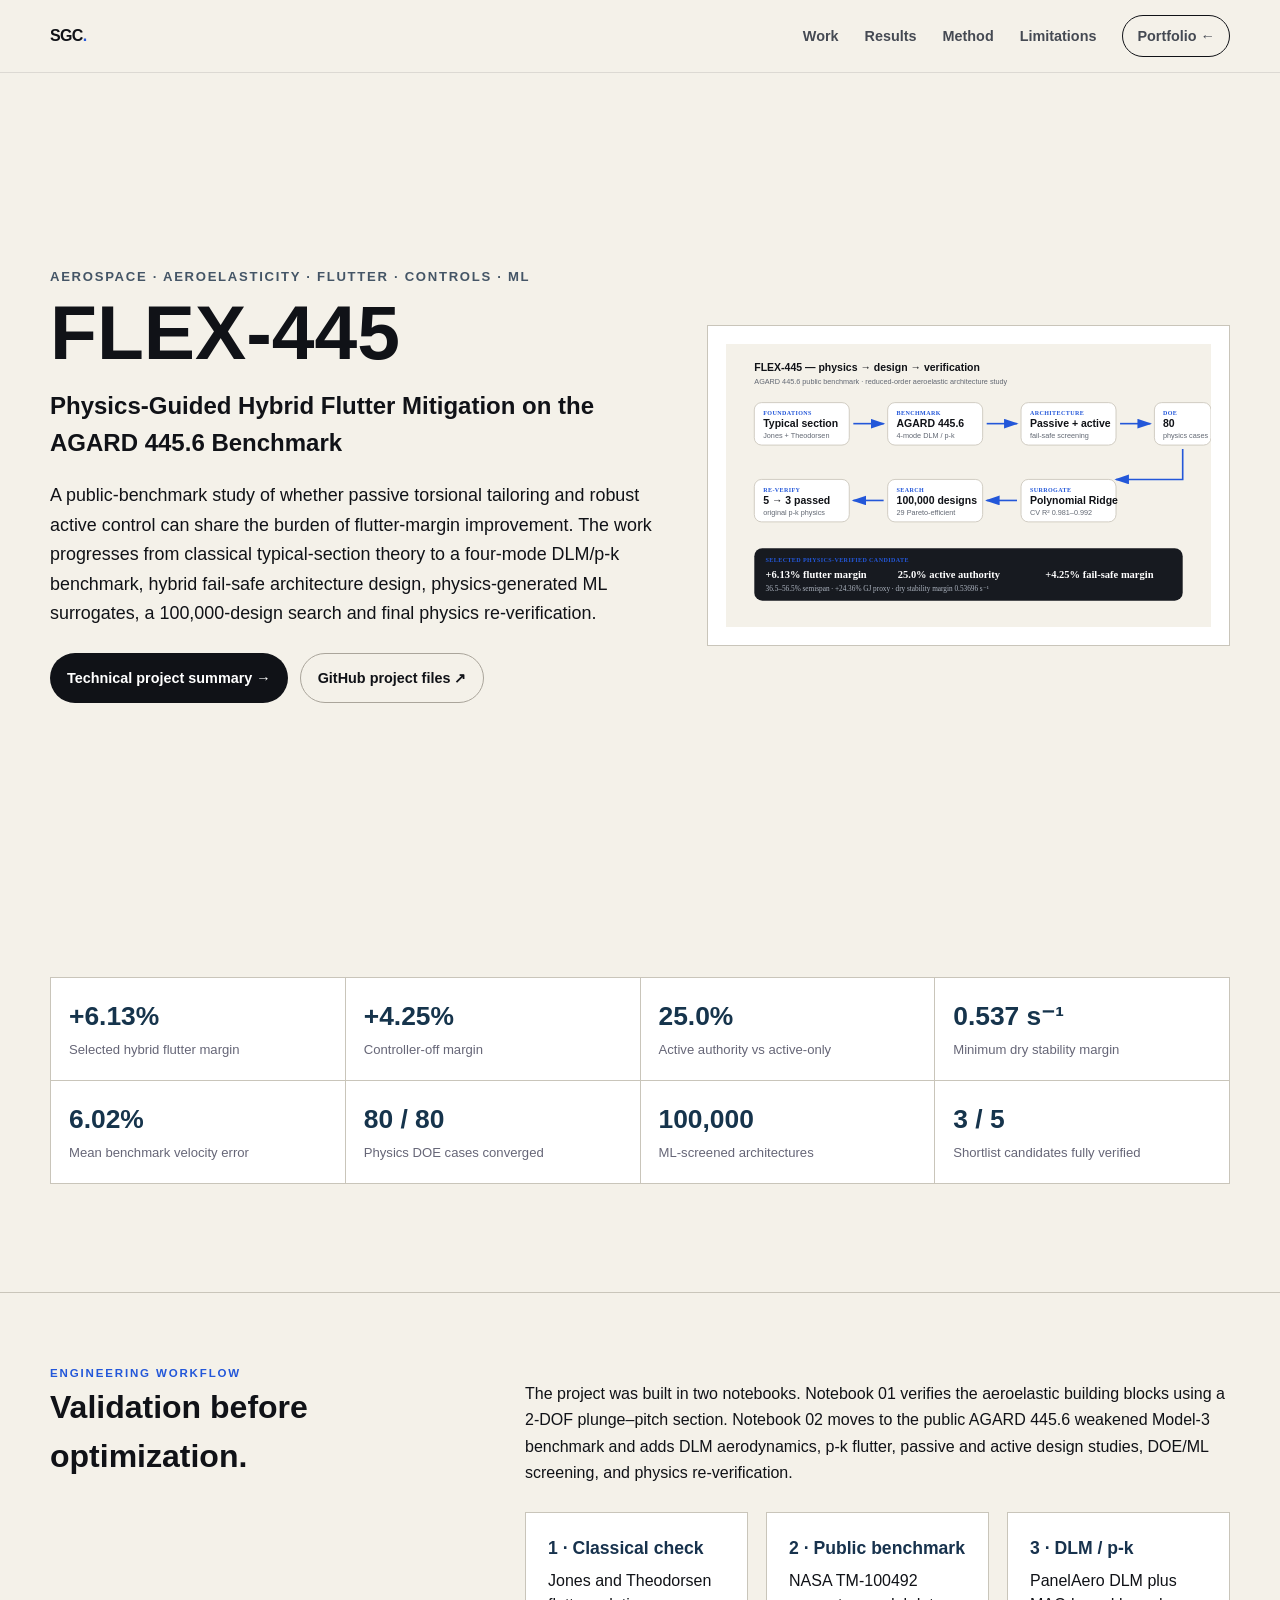
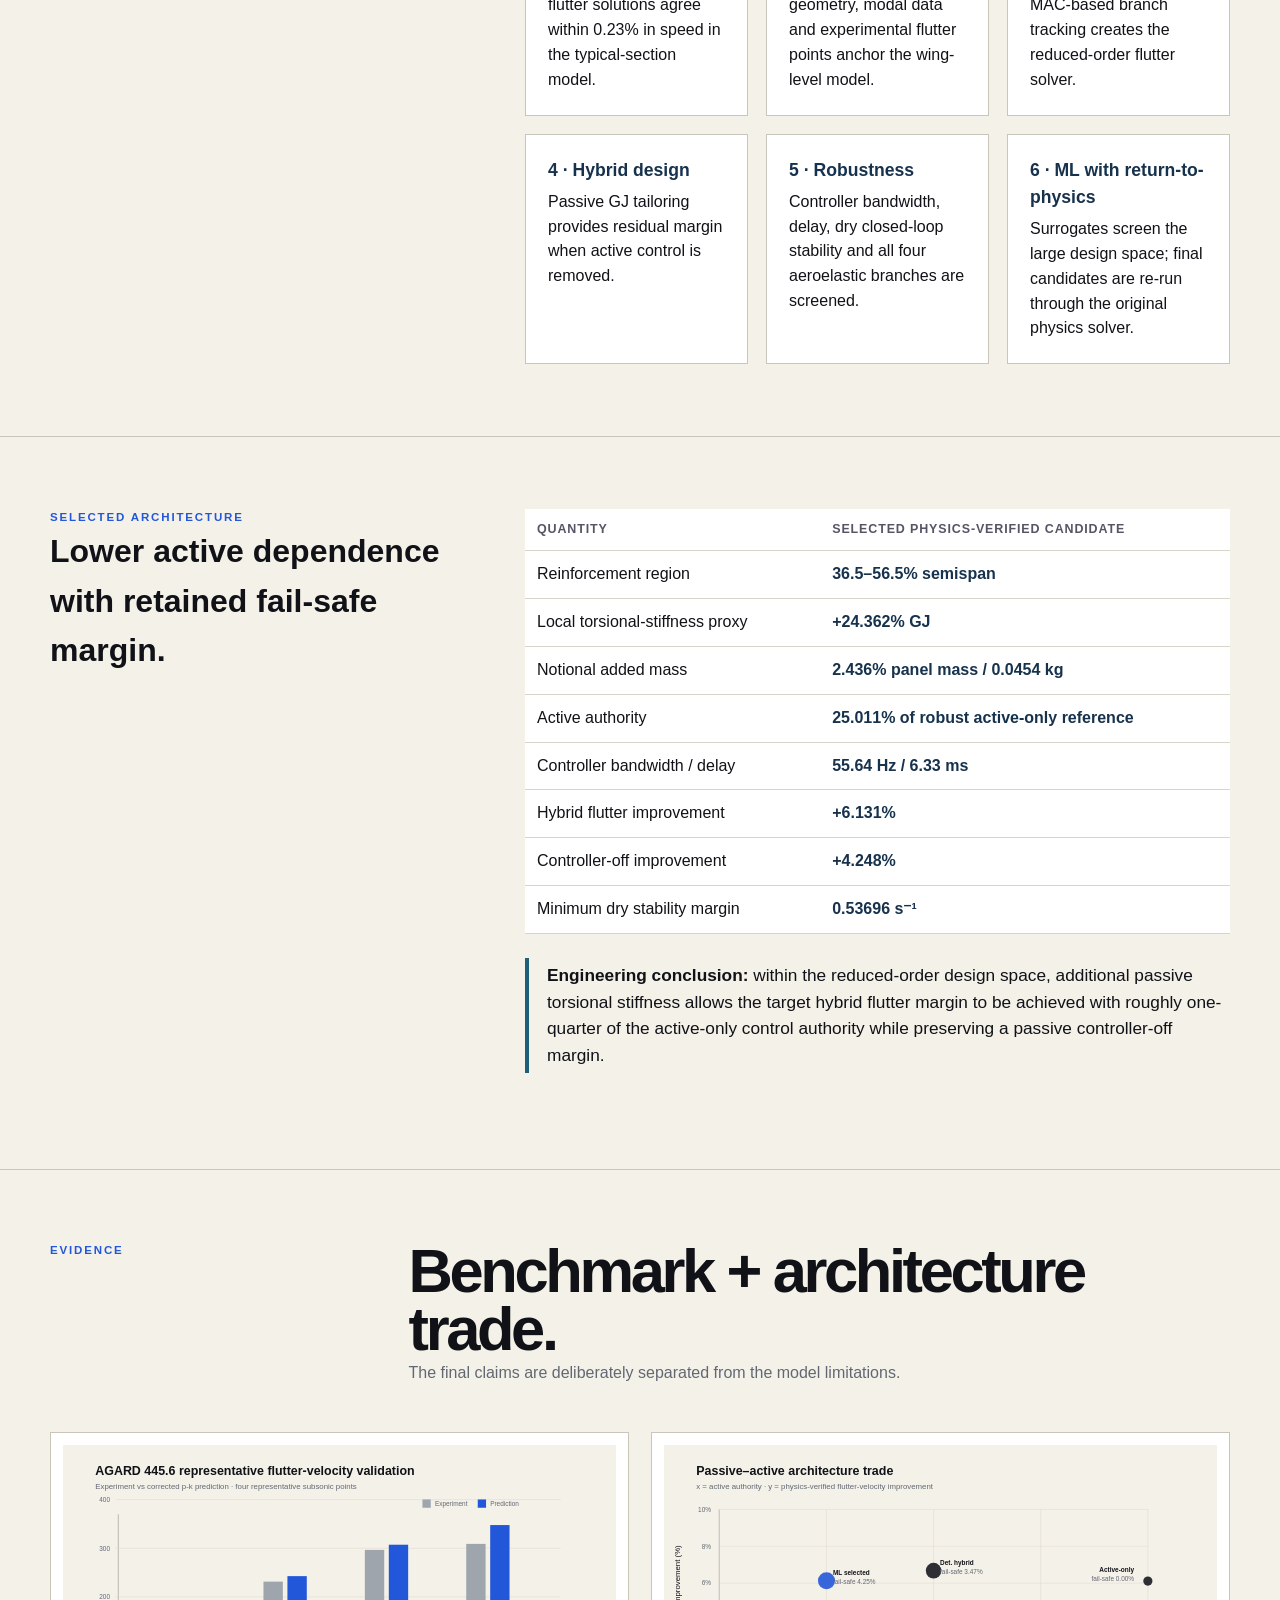
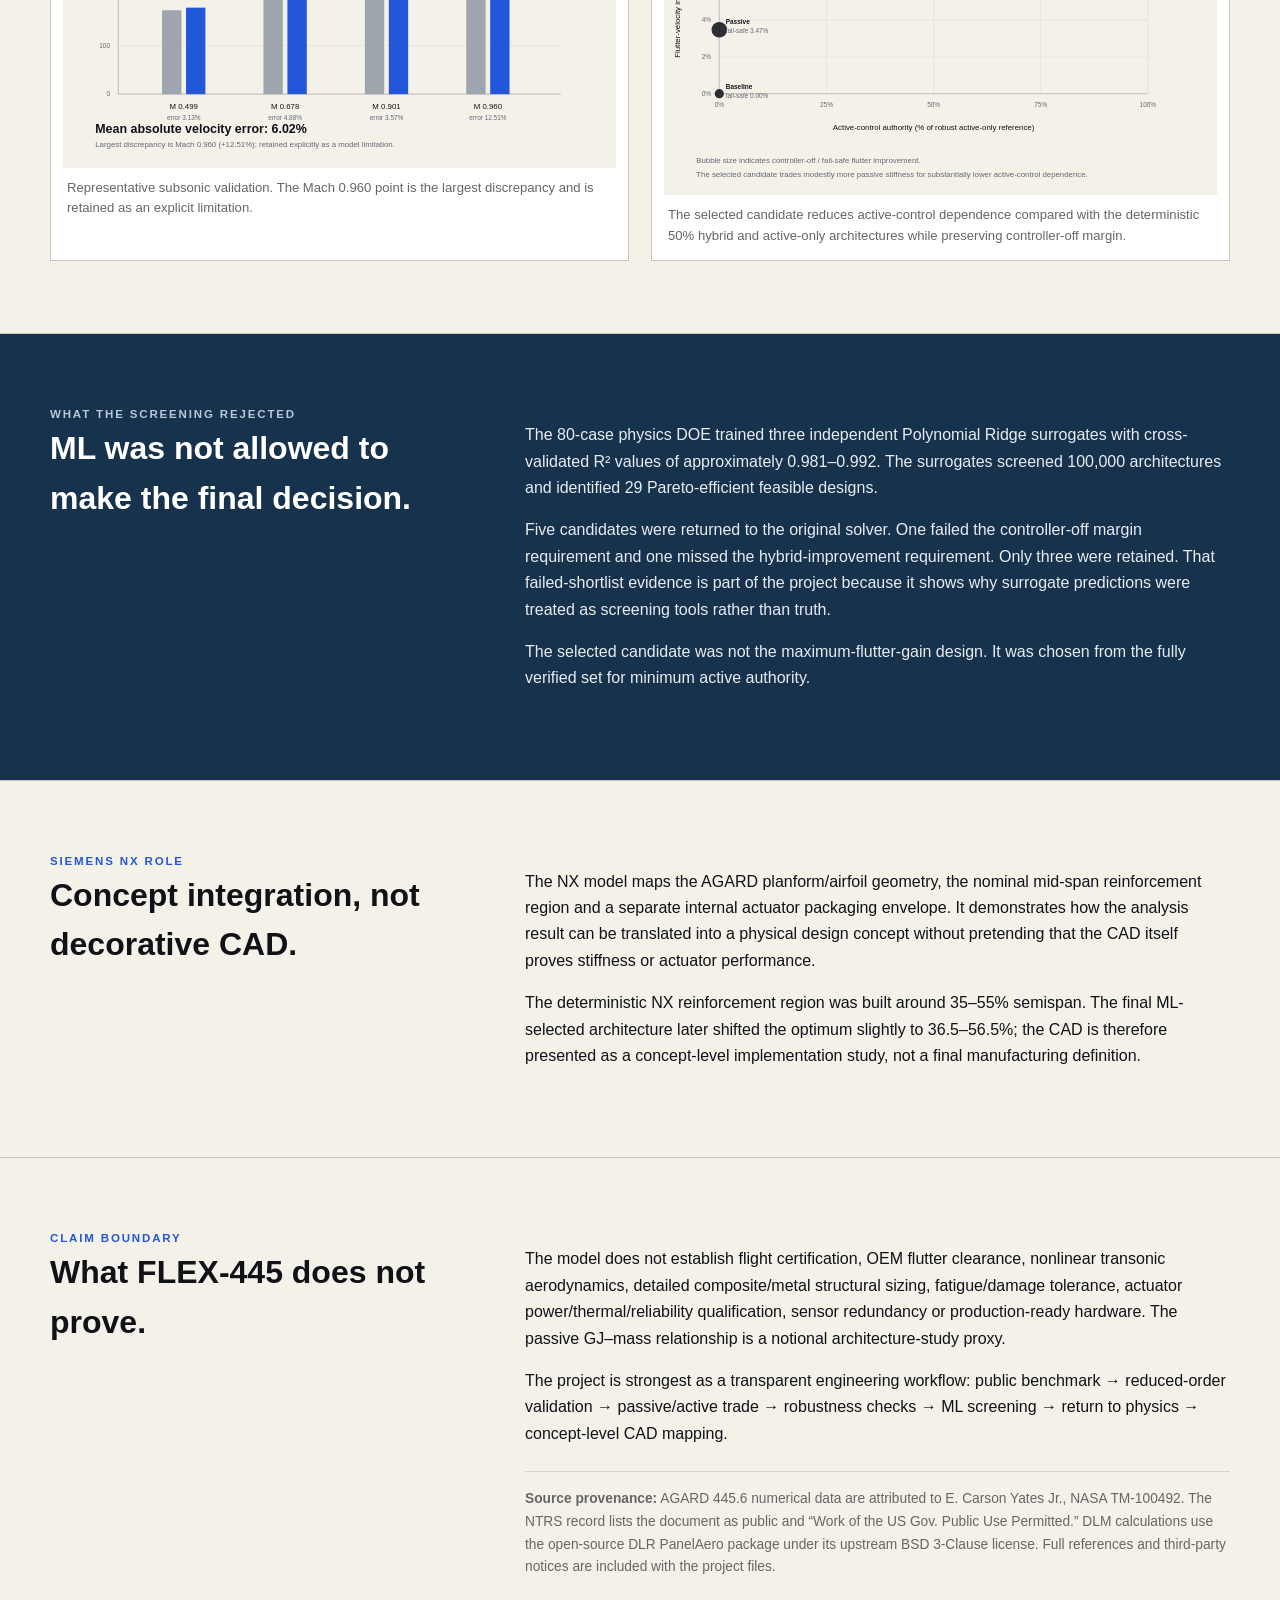
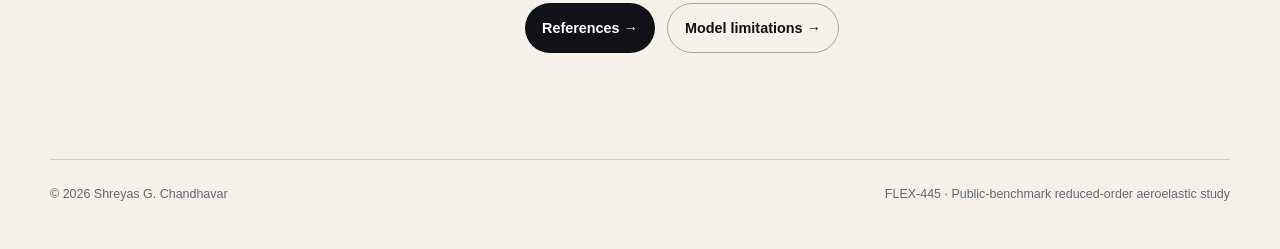
==== flex445.html @ d5275fa0 "Add FLEX-445 portfolio case study" ====
<!DOCTYPE html>
<html lang="en">
<head>
  <meta charset="UTF-8" />
  <meta name="viewport" content="width=device-width,initial-scale=1" />
  <meta name="description" content="FLEX-445 — public-benchmark hybrid passive-active aeroelastic flutter study by Shreyas G. Chandhavar." />
  <meta name="theme-color" content="#f4f1e9" />
  <link rel="stylesheet" href="style.css" />
  <title>FLEX-445 — Shreyas G. Chandhavar</title>
  <style>
    .case-hero{padding:86px 0 38px;display:grid;grid-template-columns:1.08fr .92fr;gap:42px;align-items:center}.case-hero h1{font-size:clamp(2.8rem,6vw,6.6rem);line-height:.88;margin:12px 0 20px}.case-kicker{font-size:.82rem;font-weight:800;letter-spacing:.13em;text-transform:uppercase;color:#456}.case-lead{font-size:1.12rem;line-height:1.65;max-width:720px}.hero-panel{background:#fff;border:1px solid #c9c5ba;padding:18px}.hero-panel img{width:100%;display:block}.metric-grid{display:grid;grid-template-columns:repeat(4,1fr);border-top:1px solid #c9c5ba;border-left:1px solid #c9c5ba;margin:20px 0 0}.metric-grid div{padding:18px;border-right:1px solid #c9c5ba;border-bottom:1px solid #c9c5ba;background:#fff}.metric-grid b{font-size:1.65rem;display:block;color:#16344c}.metric-grid span{font-size:.82rem;color:#667}.case-section{padding:72px 0;border-top:1px solid #c9c5ba}.case-grid{display:grid;grid-template-columns:.75fr 1.25fr;gap:52px}.case-grid h2{font-size:2rem;margin:0}.case-grid p,.case-grid li{line-height:1.65}.decision{display:grid;grid-template-columns:repeat(3,1fr);gap:18px;margin-top:26px}.decision div{background:#fff;border:1px solid #c9c5ba;padding:22px}.decision b{display:block;font-size:1.1rem;margin-bottom:6px;color:#17324d}.figure-pair{display:grid;grid-template-columns:1fr 1fr;gap:22px;margin-top:28px}.figure-card{background:#fff;border:1px solid #c9c5ba;padding:12px}.figure-card img{width:100%;display:block}.figure-card p{font-size:.82rem;color:#666;margin:10px 4px 2px}.result-table{width:100%;border-collapse:collapse;background:#fff}.result-table th,.result-table td{padding:11px 12px;border-bottom:1px solid #d8d4ca;text-align:left}.result-table th{font-size:.78rem;text-transform:uppercase;letter-spacing:.07em;color:#556}.result-table td:last-child{font-weight:800;color:#17324d}.failure{background:#17324d;color:#fff}.failure h2,.failure h3{color:#fff}.failure p,.failure li{color:#e8edf0}.callout{border-left:4px solid #1d6078;padding:4px 0 4px 18px;margin:24px 0;font-size:1.08rem}.case-actions{display:flex;flex-wrap:wrap;gap:12px;margin-top:24px}.source-note{font-size:.86rem;color:#666;border-top:1px solid #d8d4ca;padding-top:16px;margin-top:24px}@media(max-width:800px){.case-hero,.case-grid,.figure-pair{grid-template-columns:1fr}.metric-grid{grid-template-columns:1fr 1fr}.decision{grid-template-columns:1fr}}
  </style>
</head>
<body>
  <nav class="nav"><div class="wrap navin"><a class="brand" href="index.html">SGC<b>.</b></a><div class="links"><a href="index.html#work">Work</a><a href="#results">Results</a><a href="#method">Method</a><a href="#limitations">Limitations</a><a class="pill" href="index.html">Portfolio ←</a></div></div></nav>
  <main>
    <section><div class="wrap case-hero"><div><div class="case-kicker">Aerospace · aeroelasticity · flutter · controls · ML</div><h1>FLEX-445</h1><h2>Physics-Guided Hybrid Flutter Mitigation on the AGARD 445.6 Benchmark</h2><p class="case-lead">A public-benchmark study of whether passive torsional tailoring and robust active control can share the burden of flutter-margin improvement. The work progresses from classical typical-section theory to a four-mode DLM/p-k benchmark, hybrid fail-safe architecture design, physics-generated ML surrogates, a 100,000-design search and final physics re-verification.</p><div class="case-actions"><a class="btn dark" href="projects/flex445/README.md">Technical project summary →</a><a class="btn light" href="https://github.com/shreyas-chandhavar/shreyas-chandhavar.github.io/tree/main/projects/flex445" target="_blank" rel="noreferrer">GitHub project files ↗</a></div></div><div class="hero-panel"><img src="assets/flex445-architecture.svg" alt="FLEX-445 physics to design to verification workflow" /></div></div></section>
    <section><div class="wrap"><div class="metric-grid"><div><b>+6.13%</b><span>Selected hybrid flutter margin</span></div><div><b>+4.25%</b><span>Controller-off margin</span></div><div><b>25.0%</b><span>Active authority vs active-only</span></div><div><b>0.537 s⁻¹</b><span>Minimum dry stability margin</span></div><div><b>6.02%</b><span>Mean benchmark velocity error</span></div><div><b>80 / 80</b><span>Physics DOE cases converged</span></div><div><b>100,000</b><span>ML-screened architectures</span></div><div><b>3 / 5</b><span>Shortlist candidates fully verified</span></div></div></div></section>
    <section class="case-section" id="method"><div class="wrap case-grid"><div><div class="eyebrow">Engineering workflow</div><h2>Validation before optimization.</h2></div><div><p>The project was built in two notebooks. Notebook 01 verifies the aeroelastic building blocks using a 2-DOF plunge–pitch section. Notebook 02 moves to the public AGARD 445.6 weakened Model-3 benchmark and adds DLM aerodynamics, p-k flutter, passive and active design studies, DOE/ML screening, and physics re-verification.</p><div class="decision"><div><b>1 · Classical check</b><span>Jones and Theodorsen flutter solutions agree within 0.23% in speed in the typical-section model.</span></div><div><b>2 · Public benchmark</b><span>NASA TM-100492 geometry, modal data and experimental flutter points anchor the wing-level model.</span></div><div><b>3 · DLM / p-k</b><span>PanelAero DLM plus MAC-based branch tracking creates the reduced-order flutter solver.</span></div><div><b>4 · Hybrid design</b><span>Passive GJ tailoring provides residual margin when active control is removed.</span></div><div><b>5 · Robustness</b><span>Controller bandwidth, delay, dry closed-loop stability and all four aeroelastic branches are screened.</span></div><div><b>6 · ML with return-to-physics</b><span>Surrogates screen the large design space; final candidates are re-run through the original physics solver.</span></div></div></div></div></section>
    <section class="case-section" id="results"><div class="wrap case-grid"><div><div class="eyebrow">Selected architecture</div><h2>Lower active dependence with retained fail-safe margin.</h2></div><div><table class="result-table"><tr><th>Quantity</th><th>Selected physics-verified candidate</th></tr><tr><td>Reinforcement region</td><td>36.5–56.5% semispan</td></tr><tr><td>Local torsional-stiffness proxy</td><td>+24.362% GJ</td></tr><tr><td>Notional added mass</td><td>2.436% panel mass / 0.0454 kg</td></tr><tr><td>Active authority</td><td>25.011% of robust active-only reference</td></tr><tr><td>Controller bandwidth / delay</td><td>55.64 Hz / 6.33 ms</td></tr><tr><td>Hybrid flutter improvement</td><td>+6.131%</td></tr><tr><td>Controller-off improvement</td><td>+4.248%</td></tr><tr><td>Minimum dry stability margin</td><td>0.53696 s⁻¹</td></tr></table><div class="callout"><strong>Engineering conclusion:</strong> within the reduced-order design space, additional passive torsional stiffness allows the target hybrid flutter margin to be achieved with roughly one-quarter of the active-only control authority while preserving a passive controller-off margin.</div></div></div></section>
    <section class="case-section"><div class="wrap"><div class="sectionhead"><div class="eyebrow">Evidence</div><div><h2>Benchmark + architecture trade.</h2><p>The final claims are deliberately separated from the model limitations.</p></div></div><div class="figure-pair"><div class="figure-card"><img src="assets/flex445-validation.svg" alt="AGARD 445.6 experiment versus corrected p-k flutter velocity" /><p>Representative subsonic validation. The Mach 0.960 point is the largest discrepancy and is retained as an explicit limitation.</p></div><div class="figure-card"><img src="assets/flex445-trade.svg" alt="Passive-active flutter architecture trade" /><p>The selected candidate reduces active-control dependence compared with the deterministic 50% hybrid and active-only architectures while preserving controller-off margin.</p></div></div></div></section>
    <section class="case-section failure"><div class="wrap case-grid"><div><div class="eyebrow" style="color:#b8c9d4">What the screening rejected</div><h2>ML was not allowed to make the final decision.</h2></div><div><p>The 80-case physics DOE trained three independent Polynomial Ridge surrogates with cross-validated R² values of approximately 0.981–0.992. The surrogates screened 100,000 architectures and identified 29 Pareto-efficient feasible designs.</p><p>Five candidates were returned to the original solver. One failed the controller-off margin requirement and one missed the hybrid-improvement requirement. Only three were retained. That failed-shortlist evidence is part of the project because it shows why surrogate predictions were treated as screening tools rather than truth.</p><p>The selected candidate was not the maximum-flutter-gain design. It was chosen from the fully verified set for minimum active authority.</p></div></div></section>
    <section class="case-section"><div class="wrap case-grid"><div><div class="eyebrow">Siemens NX role</div><h2>Concept integration, not decorative CAD.</h2></div><div><p>The NX model maps the AGARD planform/airfoil geometry, the nominal mid-span reinforcement region and a separate internal actuator packaging envelope. It demonstrates how the analysis result can be translated into a physical design concept without pretending that the CAD itself proves stiffness or actuator performance.</p><p>The deterministic NX reinforcement region was built around 35–55% semispan. The final ML-selected architecture later shifted the optimum slightly to 36.5–56.5%; the CAD is therefore presented as a concept-level implementation study, not a final manufacturing definition.</p></div></div></section>
    <section class="case-section" id="limitations"><div class="wrap case-grid"><div><div class="eyebrow">Claim boundary</div><h2>What FLEX-445 does not prove.</h2></div><div><p>The model does not establish flight certification, OEM flutter clearance, nonlinear transonic aerodynamics, detailed composite/metal structural sizing, fatigue/damage tolerance, actuator power/thermal/reliability qualification, sensor redundancy or production-ready hardware. The passive GJ–mass relationship is a notional architecture-study proxy.</p><p>The project is strongest as a transparent engineering workflow: public benchmark → reduced-order validation → passive/active trade → robustness checks → ML screening → return to physics → concept-level CAD mapping.</p><p class="source-note"><strong>Source provenance:</strong> AGARD 445.6 numerical data are attributed to E. Carson Yates Jr., NASA TM-100492. The NTRS record lists the document as public and “Work of the US Gov. Public Use Permitted.” DLM calculations use the open-source DLR PanelAero package under its upstream BSD 3-Clause license. Full references and third-party notices are included with the project files.</p><div class="case-actions"><a class="btn dark" href="projects/flex445/REFERENCES.md">References →</a><a class="btn light" href="projects/flex445/MODEL_LIMITATIONS.md">Model limitations →</a></div></div></div></section>
  </main>
  <footer><div class="wrap foot"><span>© 2026 Shreyas G. Chandhavar</span><span>FLEX-445 · Public-benchmark reduced-order aeroelastic study</span></div></footer>
</body>
</html>
---- style.css ----
:root{--bg:#f4f1e9;--ink:#101217;--muted:#626873;--line:#d5d0c6;--blue:#2357d9;--dark:#171a20;--white:#fff;--max:1180px}*{box-sizing:border-box}html{scroll-behavior:smooth}body{margin:0;background:var(--bg);color:var(--ink);font-family:Inter,ui-sans-serif,-apple-system,BlinkMacSystemFont,"Segoe UI",sans-serif;line-height:1.55;-webkit-font-smoothing:antialiased}a{color:inherit;text-decoration:none}img{max-width:100%;display:block}.wrap{width:min(calc(100% - 40px),var(--max));margin:auto}.nav{position:sticky;top:0;z-index:20;background:rgba(244,241,233,.9);backdrop-filter:blur(16px);border-bottom:1px solid rgba(16,18,23,.1)}.navin{min-height:72px;display:flex;align-items:center;justify-content:space-between}.brand{font-weight:900;letter-spacing:-.04em}.brand b{color:var(--blue)}.links{display:flex;align-items:center;gap:26px;font-size:.9rem;font-weight:700;color:#454a53}.links a:hover{color:var(--blue)}.pill{border:1px solid var(--ink);border-radius:999px;padding:9px 14px}.eyebrow{font-size:.72rem;letter-spacing:.16em;text-transform:uppercase;font-weight:850;color:var(--blue)}.hero{min-height:calc(100vh - 72px);display:grid;grid-template-columns:1.13fr .87fr;gap:64px;align-items:center;padding:64px 0 74px}.identity{display:flex;align-items:center;gap:15px;margin-bottom:25px}.identity img{width:78px;height:78px;border-radius:20px;object-fit:cover;border:1px solid var(--line);box-shadow:0 12px 32px rgba(16,18,23,.1)}.identity strong{display:block;font-size:1.04rem}.identity span{display:block;color:var(--muted);font-size:.82rem;margin-top:4px}.hero h1{font-size:clamp(3.7rem,7.5vw,7.6rem);line-height:.84;letter-spacing:-.075em;margin:18px 0 28px}.hero h1 span{display:block}.outline{color:transparent;-webkit-text-stroke:1.4px var(--ink)}.lead{font-size:1.12rem;color:#4d535c;max-width:690px}.buttons{display:flex;gap:11px;flex-wrap:wrap;margin-top:30px}.btn{display:inline-flex;align-items:center;gap:8px;padding:13px 17px;border-radius:999px;font-size:.9rem;font-weight:850;transition:.2s}.btn.dark{background:var(--ink);color:white}.btn.dark:hover{background:var(--blue);transform:translateY(-2px)}.btn.light{border:1px solid #aaa59b}.feature{background:var(--dark);color:white;border-radius:24px;overflow:hidden;box-shadow:0 28px 76px rgba(16,18,23,.16)}.feature-head{display:flex;justify-content:space-between;padding:17px 19px;font-size:.72rem;letter-spacing:.1em;text-transform:uppercase;color:#aeb6c4}.feature img{aspect-ratio:4/3;width:100%;object-fit:cover;background:#ddd}.feature.aero img{object-fit:contain;background:#fff;padding:10px}.feature-metrics{display:grid;grid-template-columns:repeat(3,1fr);border-top:1px solid #303541}.feature-metrics div{padding:17px 13px;border-right:1px solid #303541}.feature-metrics div:last-child{border:0}.feature-metrics b{display:block}.feature-metrics span{font-size:.68rem;letter-spacing:.06em;text-transform:uppercase;color:#96a0b0}.strip{border-top:1px solid var(--line);border-bottom:1px solid var(--line)}.stripin{display:grid;grid-template-columns:repeat(4,1fr)}.stripin div{padding:19px 16px;border-right:1px solid var(--line)}.stripin div:first-child{padding-left:0}.stripin div:last-child{border:0}.strip b{display:block;font-size:.92rem}.strip span{font-size:.75rem;color:var(--muted)}section{padding:108px 0}.sectionhead{display:grid;grid-template-columns:.4fr 1fr;gap:30px;margin-bottom:46px}.sectionhead h2{font-size:clamp(2.5rem,4.8vw,4.8rem);line-height:.94;letter-spacing:-.055em;margin:0}.sectionhead p{max-width:620px;color:var(--muted);margin:4px 0 0}.projects{display:grid;gap:22px}.project{display:grid;grid-template-columns:1fr 1fr;min-height:520px;border:1px solid var(--line);border-radius:19px;overflow:hidden;background:#fbfaf7}.project:nth-child(even) .media{order:2}.media{min-height:420px;background:#ddd8cf;overflow:hidden;display:flex;align-items:center;justify-content:center}.media img{width:100%;height:100%;object-fit:cover}.media.contain{background:#fff;padding:18px}.media.contain img{object-fit:contain}.body{padding:48px;display:flex;flex-direction:column}.num{font-size:.74rem;letter-spacing:.1em;font-weight:850;color:var(--muted)}.body h3{font-size:2.1rem;line-height:1.05;letter-spacing:-.04em;margin:16px 0}.body p{color:var(--muted);margin:0 0 23px}.body .insight{font-size:.88rem;border-left:3px solid var(--blue);padding:12px 0 12px 14px;margin-top:-3px}.tags{display:flex;flex-wrap:wrap;gap:7px;margin-bottom:26px}.tag{border:1px solid #cbc6bd;border-radius:999px;padding:6px 9px;font-size:.72rem;font-weight:750}.facts{display:grid;grid-template-columns:repeat(3,1fr);gap:12px;margin:8px 0 28px}.fact{border-top:1px solid var(--line);padding-top:12px}.fact b{display:block}.fact span{font-size:.69rem;color:var(--muted)}.plink{margin-top:auto;color:var(--blue);font-weight:850}.cfd{height:100%;width:100%;min-height:420px;background:linear-gradient(rgba(255,255,255,.04) 1px,transparent 1px),linear-gradient(90deg,rgba(255,255,255,.04) 1px,transparent 1px),radial-gradient(circle at 35% 45%,rgba(35,87,217,.75),transparent 25%),#10141b;background-size:35px 35px,35px 35px,auto,auto;display:flex;align-items:center;justify-content:center}.foil{width:78%;height:130px;border:2px solid rgba(255,255,255,.9);border-radius:55% 15% 45% 55%/50% 45% 55% 50%;transform:rotate(-7deg);position:relative;box-shadow:0 0 60px rgba(35,87,217,.3)}.foil:after{content:"NACA 0018 · HINGED FLAP · RANS";position:absolute;left:14%;top:45%;color:#dce4ff;font-size:.66rem;letter-spacing:.13em}.darksec{background:var(--dark);color:white}.darksec .eyebrow{color:#90aaff}.darksec .sectionhead p{color:#aeb5c0}.caps{display:grid;grid-template-columns:repeat(4,1fr);gap:1px;background:#343945;border:1px solid #343945;border-radius:18px;overflow:hidden}.cap{background:var(--dark);padding:32px;min-height:235px}.cap .sym{font-size:1.6rem;margin-bottom:38px}.cap h3{margin:0 0 9px}.cap p{font-size:.86rem;color:#adb4bf}.timeline{display:grid;grid-template-columns:.4fr 1fr;gap:30px}.event{display:grid;grid-template-columns:175px 1fr;gap:24px;border-top:1px solid var(--line);padding:27px 0}.event .date{font-size:.83rem;color:var(--muted);font-weight:750}.event h3{font-size:1.28rem;letter-spacing:-.02em;margin:0}.event p{color:var(--muted);margin:8px 0}.chips{display:flex;flex-wrap:wrap;gap:8px;margin-top:14px}.chips span{background:#ebe7de;border-radius:8px;padding:7px 10px;font-size:.72rem;font-weight:750}.about{display:grid;grid-template-columns:.78fr 1.22fr;gap:64px;align-items:center;margin-bottom:30px}.portrait{border-radius:24px;overflow:hidden;background:#ddd8cf;aspect-ratio:4/5}.portrait img{width:100%;height:100%;object-fit:cover}.about h2{font-size:clamp(2.8rem,5.1vw,5.3rem);line-height:.91;letter-spacing:-.06em;margin:12px 0 24px}.about p{font-size:1.03rem;color:var(--muted);max-width:690px}.aboutfacts{display:grid;grid-template-columns:repeat(3,1fr);gap:12px;margin-top:28px}.aboutfacts div{border-top:1px solid var(--line);padding-top:12px}.aboutfacts b{display:block;font-size:.93rem}.aboutfacts span{font-size:.7rem;color:var(--muted)}.contact{background:var(--blue);color:white;border-radius:24px;padding:66px;display:grid;grid-template-columns:1.15fr .85fr;gap:46px;align-items:end}.contact h2{font-size:clamp(3rem,5.8vw,5.8rem);line-height:.88;letter-spacing:-.06em;margin:12px 0 0}.contact p{color:#dfe7ff}.contact .btn{background:white;color:var(--ink)}footer{padding:34px 0 44px;color:var(--muted);font-size:.78rem}.foot{border-top:1px solid var(--line);padding-top:25px;display:flex;justify-content:space-between;gap:20px}.reveal{opacity:0;transform:translateY(18px);transition:.6s}.reveal.show{opacity:1;transform:none}@media(max-width:900px){.hero,.project,.sectionhead,.timeline,.about,.contact{grid-template-columns:1fr}.project:nth-child(even) .media{order:0}.caps{grid-template-columns:1fr 1fr}.stripin{grid-template-columns:1fr 1fr}.event{grid-template-columns:1fr}.contact{padding:46px}}@media(max-width:640px){.wrap{width:min(calc(100% - 24px),var(--max))}.links a:not(.pill){display:none}.hero{min-height:auto;padding-top:45px}.hero h1{font-size:clamp(3.1rem,17vw,5rem)}section{padding:74px 0}.stripin{grid-template-columns:1fr}.stripin div,.stripin div:first-child{padding:14px 0;border-right:0;border-bottom:1px solid var(--line)}.body{padding:29px}.facts,.aboutfacts{grid-template-columns:1fr}.caps{grid-template-columns:1fr}.contact{padding:32px 27px}.foot{flex-direction:column}}
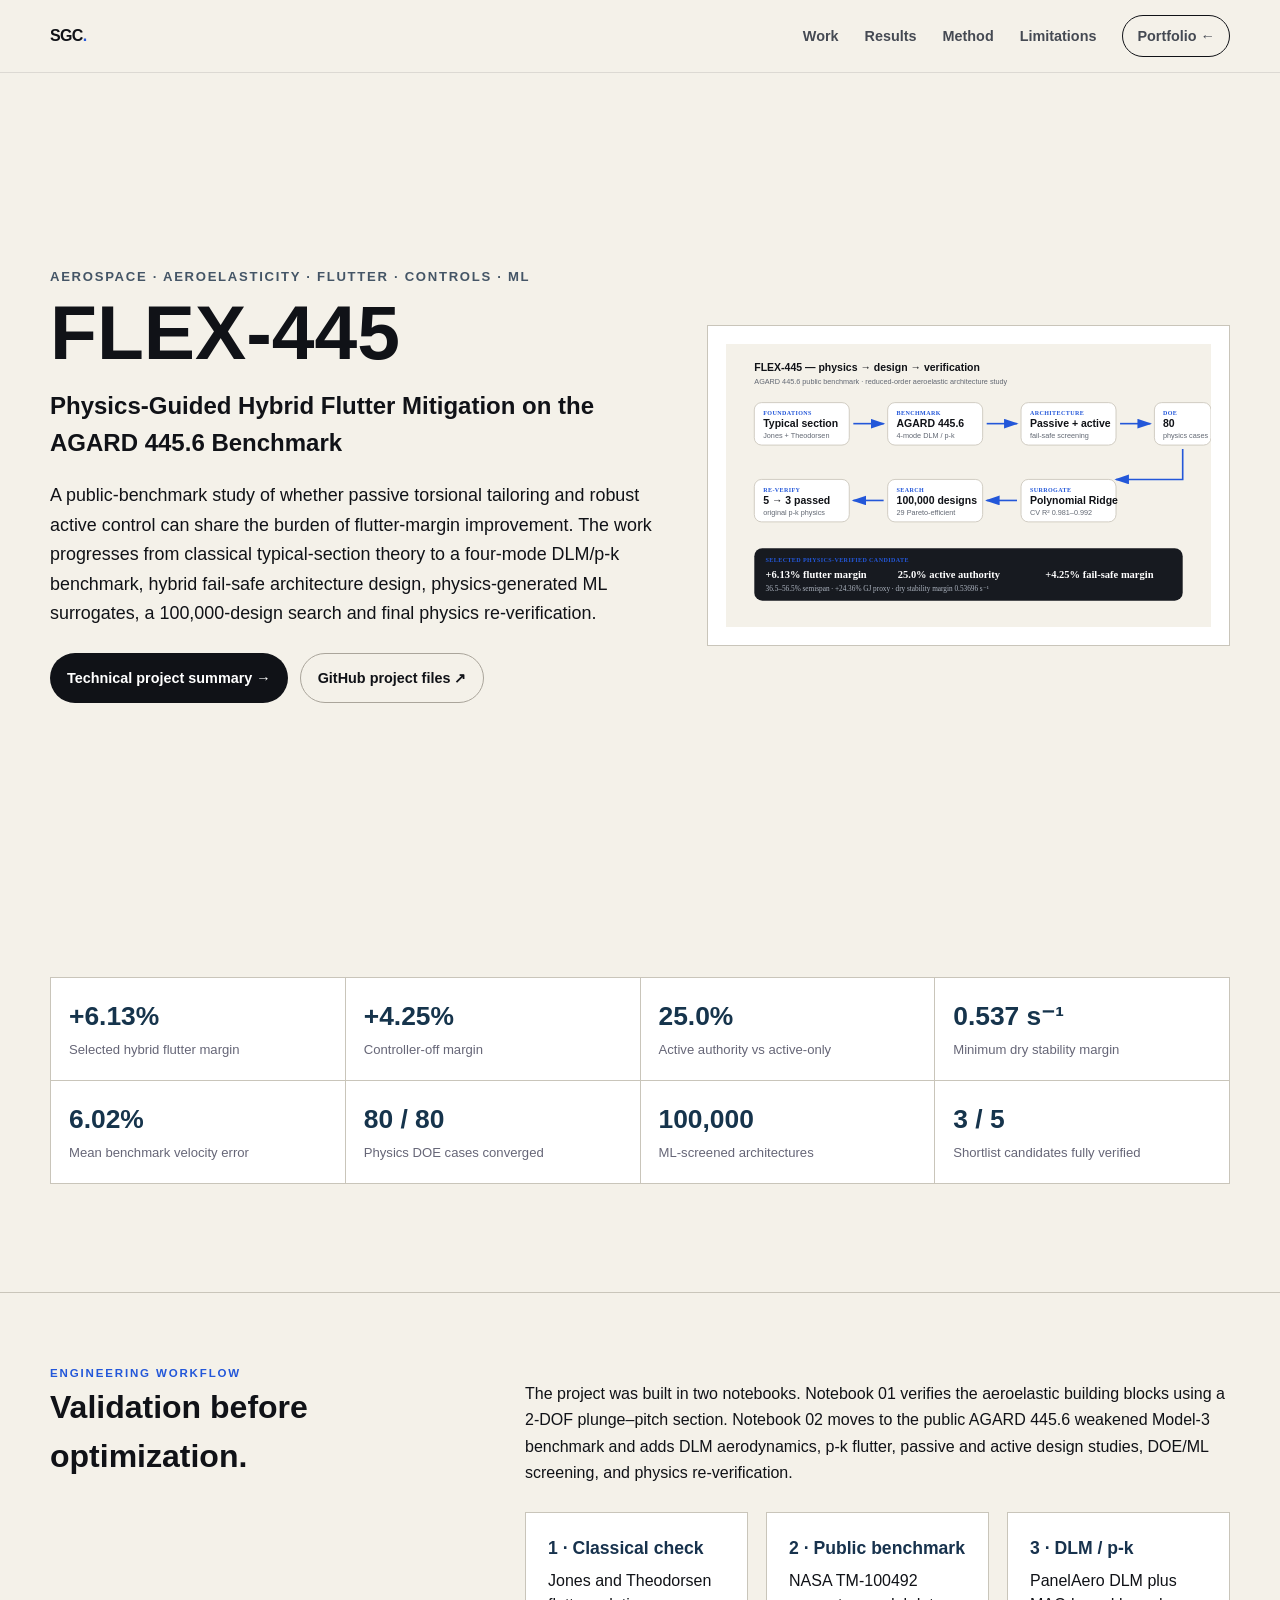
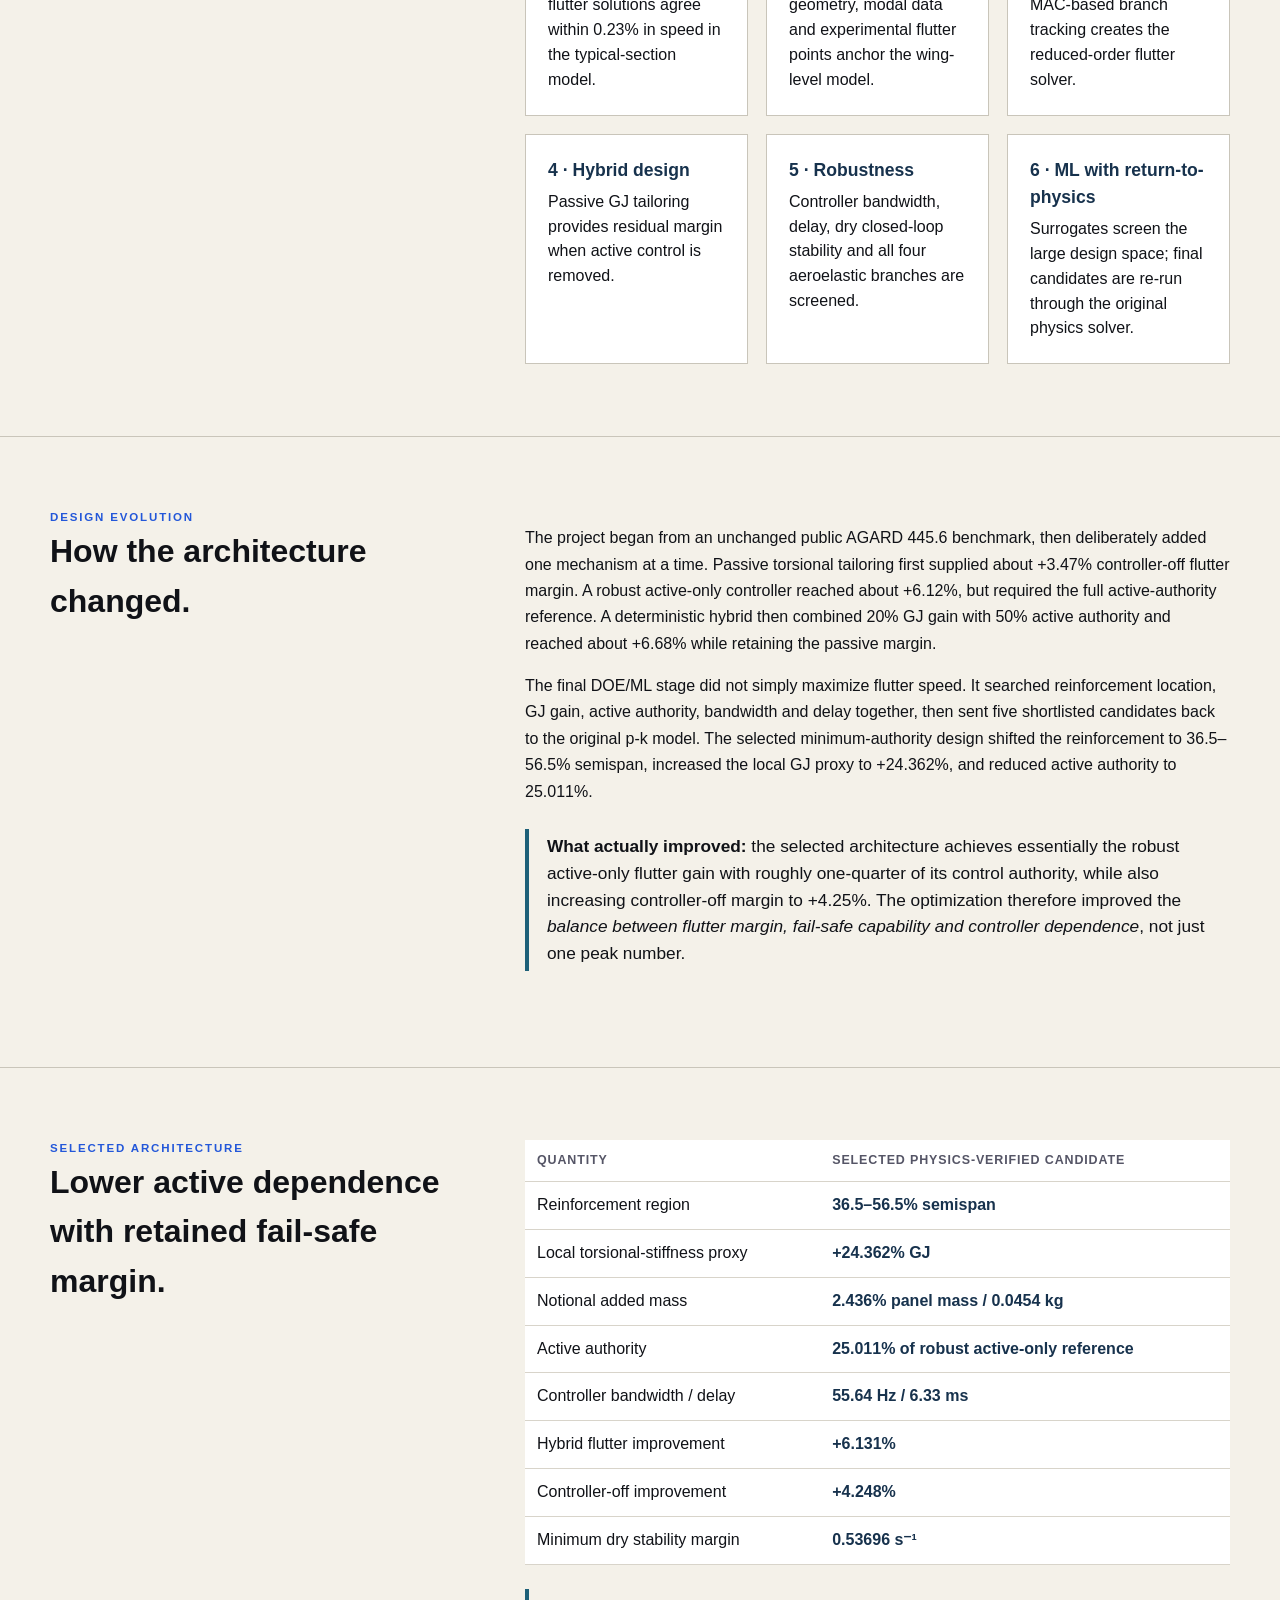
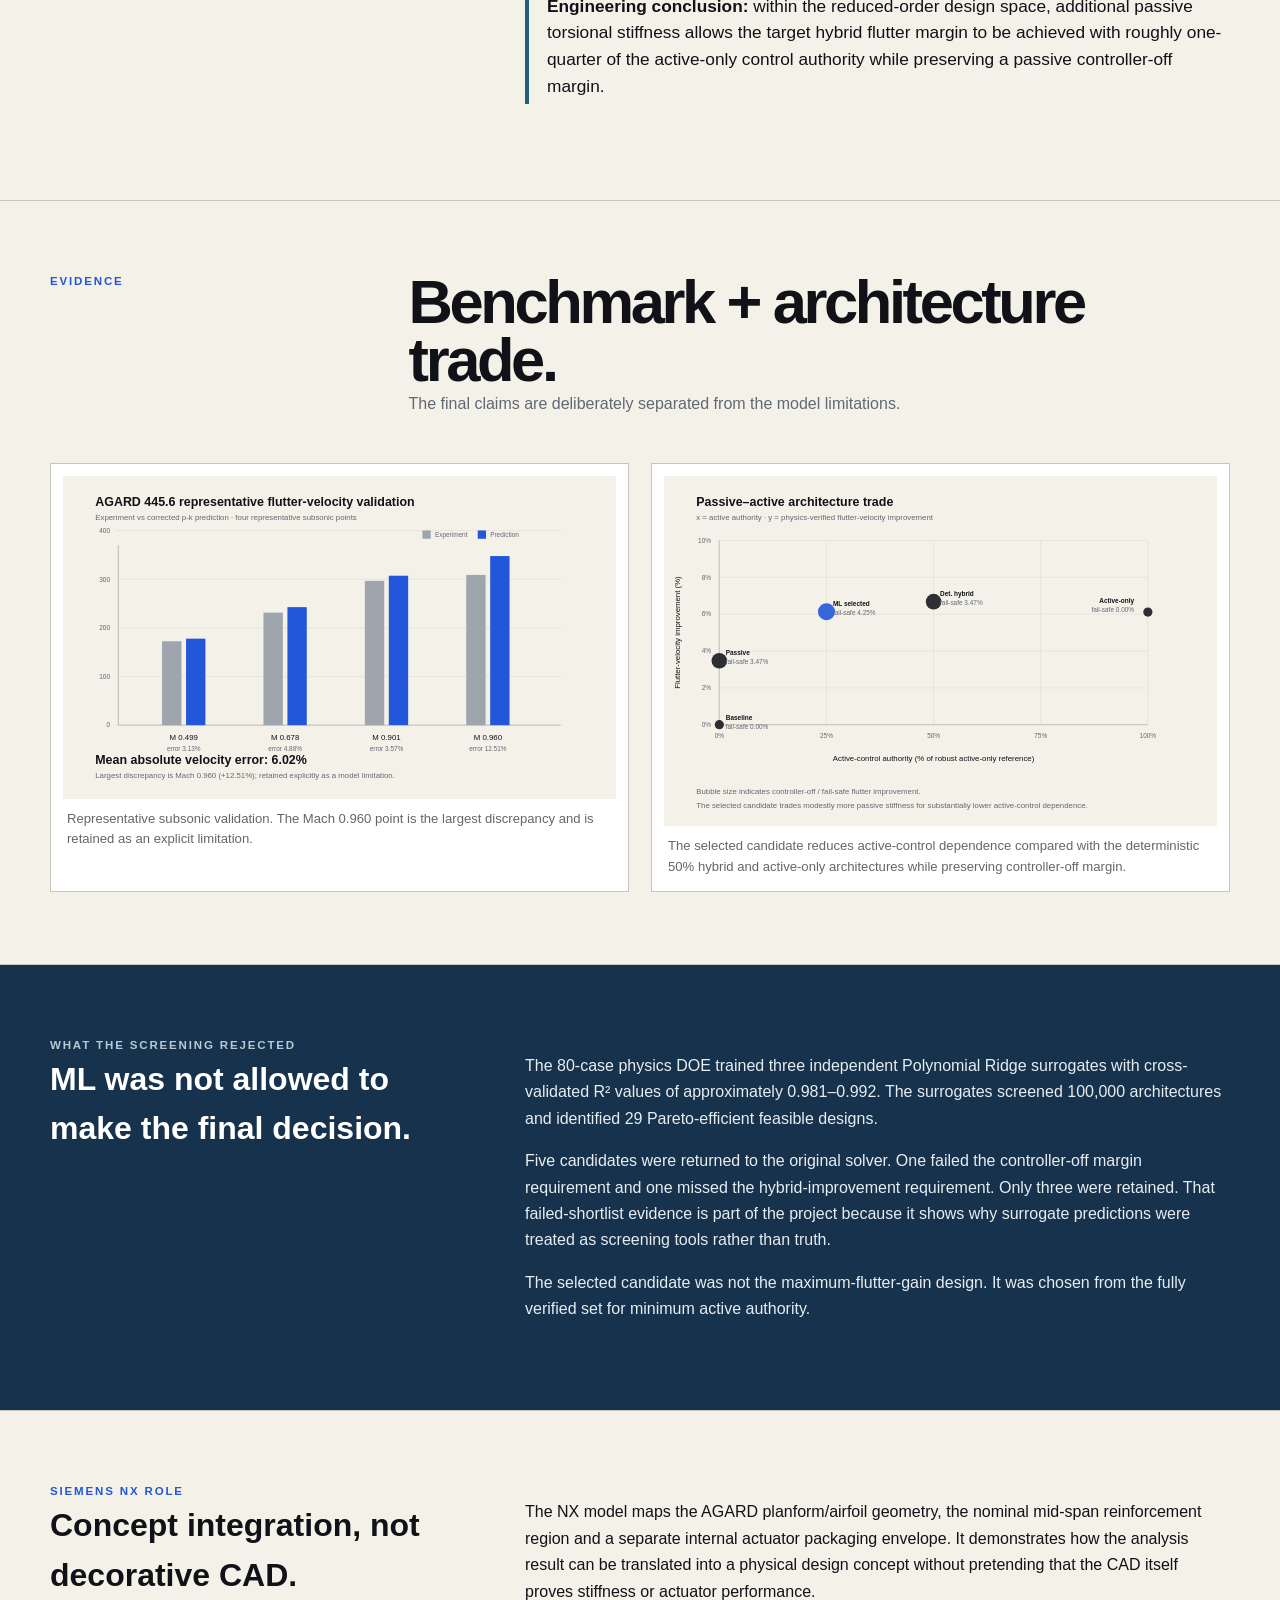
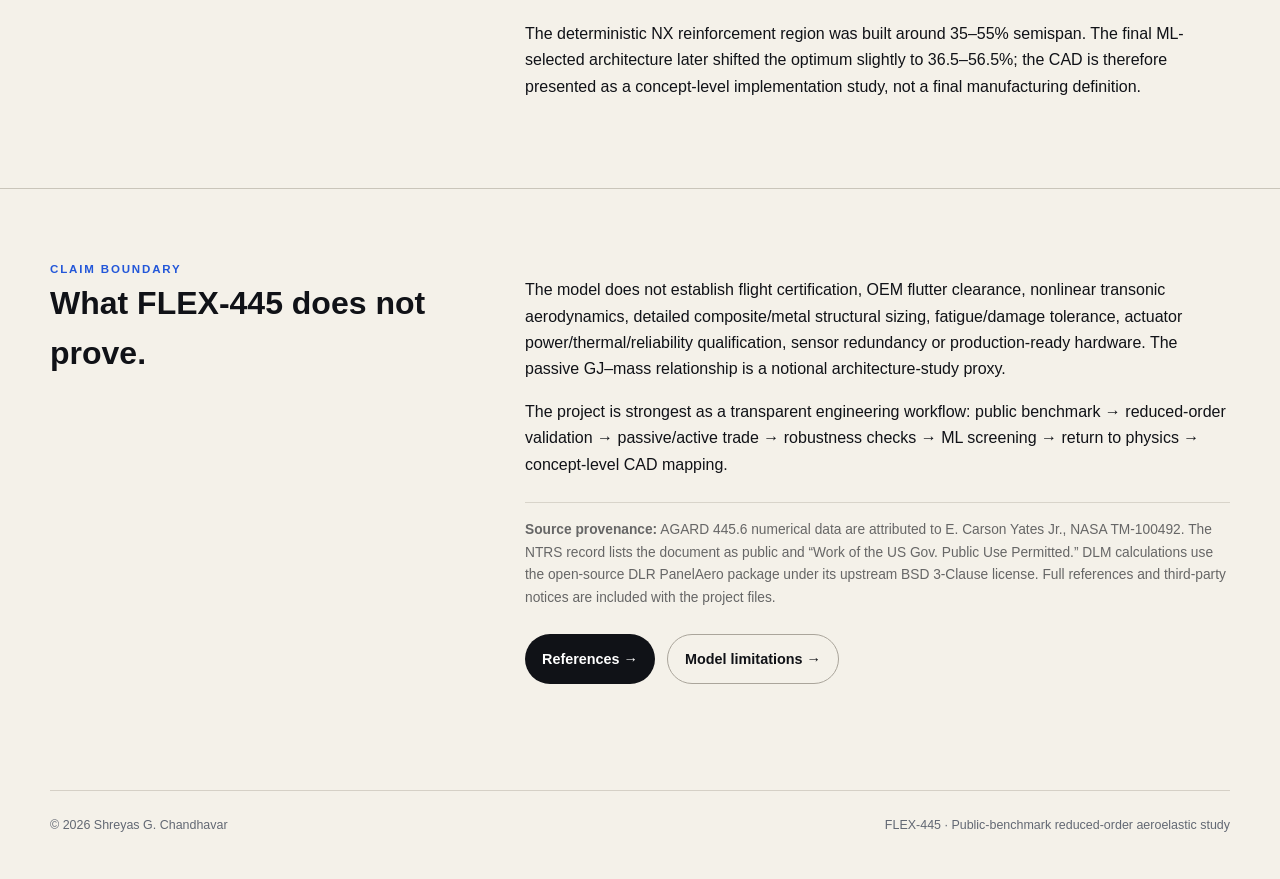
==== commit c28e806f: "Add FLEX-445 design evolution narrative" ====
--- a/flex445.html
+++ b/flex445.html
@@ -17,7 +17,7 @@
     <section><div class="wrap case-hero"><div><div class="case-kicker">Aerospace · aeroelasticity · flutter · controls · ML</div><h1>FLEX-445</h1><h2>Physics-Guided Hybrid Flutter Mitigation on the AGARD 445.6 Benchmark</h2><p class="case-lead">A public-benchmark study of whether passive torsional tailoring and robust active control can share the burden of flutter-margin improvement. The work progresses from classical typical-section theory to a four-mode DLM/p-k benchmark, hybrid fail-safe architecture design, physics-generated ML surrogates, a 100,000-design search and final physics re-verification.</p><div class="case-actions"><a class="btn dark" href="projects/flex445/README.md">Technical project summary →</a><a class="btn light" href="https://github.com/shreyas-chandhavar/shreyas-chandhavar.github.io/tree/main/projects/flex445" target="_blank" rel="noreferrer">GitHub project files ↗</a></div></div><div class="hero-panel"><img src="assets/flex445-architecture.svg" alt="FLEX-445 physics to design to verification workflow" /></div></div></section>
     <section><div class="wrap"><div class="metric-grid"><div><b>+6.13%</b><span>Selected hybrid flutter margin</span></div><div><b>+4.25%</b><span>Controller-off margin</span></div><div><b>25.0%</b><span>Active authority vs active-only</span></div><div><b>0.537 s⁻¹</b><span>Minimum dry stability margin</span></div><div><b>6.02%</b><span>Mean benchmark velocity error</span></div><div><b>80 / 80</b><span>Physics DOE cases converged</span></div><div><b>100,000</b><span>ML-screened architectures</span></div><div><b>3 / 5</b><span>Shortlist candidates fully verified</span></div></div></div></section>
     <section class="case-section" id="method"><div class="wrap case-grid"><div><div class="eyebrow">Engineering workflow</div><h2>Validation before optimization.</h2></div><div><p>The project was built in two notebooks. Notebook 01 verifies the aeroelastic building blocks using a 2-DOF plunge–pitch section. Notebook 02 moves to the public AGARD 445.6 weakened Model-3 benchmark and adds DLM aerodynamics, p-k flutter, passive and active design studies, DOE/ML screening, and physics re-verification.</p><div class="decision"><div><b>1 · Classical check</b><span>Jones and Theodorsen flutter solutions agree within 0.23% in speed in the typical-section model.</span></div><div><b>2 · Public benchmark</b><span>NASA TM-100492 geometry, modal data and experimental flutter points anchor the wing-level model.</span></div><div><b>3 · DLM / p-k</b><span>PanelAero DLM plus MAC-based branch tracking creates the reduced-order flutter solver.</span></div><div><b>4 · Hybrid design</b><span>Passive GJ tailoring provides residual margin when active control is removed.</span></div><div><b>5 · Robustness</b><span>Controller bandwidth, delay, dry closed-loop stability and all four aeroelastic branches are screened.</span></div><div><b>6 · ML with return-to-physics</b><span>Surrogates screen the large design space; final candidates are re-run through the original physics solver.</span></div></div></div></div></section>
-    <section class="case-section" id="results"><div class="wrap case-grid"><div><div class="eyebrow">Selected architecture</div><h2>Lower active dependence with retained fail-safe margin.</h2></div><div><table class="result-table"><tr><th>Quantity</th><th>Selected physics-verified candidate</th></tr><tr><td>Reinforcement region</td><td>36.5–56.5% semispan</td></tr><tr><td>Local torsional-stiffness proxy</td><td>+24.362% GJ</td></tr><tr><td>Notional added mass</td><td>2.436% panel mass / 0.0454 kg</td></tr><tr><td>Active authority</td><td>25.011% of robust active-only reference</td></tr><tr><td>Controller bandwidth / delay</td><td>55.64 Hz / 6.33 ms</td></tr><tr><td>Hybrid flutter improvement</td><td>+6.131%</td></tr><tr><td>Controller-off improvement</td><td>+4.248%</td></tr><tr><td>Minimum dry stability margin</td><td>0.53696 s⁻¹</td></tr></table><div class="callout"><strong>Engineering conclusion:</strong> within the reduced-order design space, additional passive torsional stiffness allows the target hybrid flutter margin to be achieved with roughly one-quarter of the active-only control authority while preserving a passive controller-off margin.</div></div></div></section>
+    <section class="case-section"><div class="wrap case-grid"><div><div class="eyebrow">Design evolution</div><h2>How the architecture changed.</h2></div><div><p>The project began from an unchanged public AGARD 445.6 benchmark, then deliberately added one mechanism at a time. Passive torsional tailoring first supplied about +3.47% controller-off flutter margin. A robust active-only controller reached about +6.12%, but required the full active-authority reference. A deterministic hybrid then combined 20% GJ gain with 50% active authority and reached about +6.68% while retaining the passive margin.</p><p>The final DOE/ML stage did not simply maximize flutter speed. It searched reinforcement location, GJ gain, active authority, bandwidth and delay together, then sent five shortlisted candidates back to the original p-k model. The selected minimum-authority design shifted the reinforcement to 36.5–56.5% semispan, increased the local GJ proxy to +24.362%, and reduced active authority to 25.011%.</p><div class="callout"><strong>What actually improved:</strong> the selected architecture achieves essentially the robust active-only flutter gain with roughly one-quarter of its control authority, while also increasing controller-off margin to +4.25%. The optimization therefore improved the <em>balance between flutter margin, fail-safe capability and controller dependence</em>, not just one peak number.</div></div></div></section><section class="case-section" id="results"><div class="wrap case-grid"><div><div class="eyebrow">Selected architecture</div><h2>Lower active dependence with retained fail-safe margin.</h2></div><div><table class="result-table"><tr><th>Quantity</th><th>Selected physics-verified candidate</th></tr><tr><td>Reinforcement region</td><td>36.5–56.5% semispan</td></tr><tr><td>Local torsional-stiffness proxy</td><td>+24.362% GJ</td></tr><tr><td>Notional added mass</td><td>2.436% panel mass / 0.0454 kg</td></tr><tr><td>Active authority</td><td>25.011% of robust active-only reference</td></tr><tr><td>Controller bandwidth / delay</td><td>55.64 Hz / 6.33 ms</td></tr><tr><td>Hybrid flutter improvement</td><td>+6.131%</td></tr><tr><td>Controller-off improvement</td><td>+4.248%</td></tr><tr><td>Minimum dry stability margin</td><td>0.53696 s⁻¹</td></tr></table><div class="callout"><strong>Engineering conclusion:</strong> within the reduced-order design space, additional passive torsional stiffness allows the target hybrid flutter margin to be achieved with roughly one-quarter of the active-only control authority while preserving a passive controller-off margin.</div></div></div></section>
     <section class="case-section"><div class="wrap"><div class="sectionhead"><div class="eyebrow">Evidence</div><div><h2>Benchmark + architecture trade.</h2><p>The final claims are deliberately separated from the model limitations.</p></div></div><div class="figure-pair"><div class="figure-card"><img src="assets/flex445-validation.svg" alt="AGARD 445.6 experiment versus corrected p-k flutter velocity" /><p>Representative subsonic validation. The Mach 0.960 point is the largest discrepancy and is retained as an explicit limitation.</p></div><div class="figure-card"><img src="assets/flex445-trade.svg" alt="Passive-active flutter architecture trade" /><p>The selected candidate reduces active-control dependence compared with the deterministic 50% hybrid and active-only architectures while preserving controller-off margin.</p></div></div></div></section>
     <section class="case-section failure"><div class="wrap case-grid"><div><div class="eyebrow" style="color:#b8c9d4">What the screening rejected</div><h2>ML was not allowed to make the final decision.</h2></div><div><p>The 80-case physics DOE trained three independent Polynomial Ridge surrogates with cross-validated R² values of approximately 0.981–0.992. The surrogates screened 100,000 architectures and identified 29 Pareto-efficient feasible designs.</p><p>Five candidates were returned to the original solver. One failed the controller-off margin requirement and one missed the hybrid-improvement requirement. Only three were retained. That failed-shortlist evidence is part of the project because it shows why surrogate predictions were treated as screening tools rather than truth.</p><p>The selected candidate was not the maximum-flutter-gain design. It was chosen from the fully verified set for minimum active authority.</p></div></div></section>
     <section class="case-section"><div class="wrap case-grid"><div><div class="eyebrow">Siemens NX role</div><h2>Concept integration, not decorative CAD.</h2></div><div><p>The NX model maps the AGARD planform/airfoil geometry, the nominal mid-span reinforcement region and a separate internal actuator packaging envelope. It demonstrates how the analysis result can be translated into a physical design concept without pretending that the CAD itself proves stiffness or actuator performance.</p><p>The deterministic NX reinforcement region was built around 35–55% semispan. The final ML-selected architecture later shifted the optimum slightly to 36.5–56.5%; the CAD is therefore presented as a concept-level implementation study, not a final manufacturing definition.</p></div></div></section>
